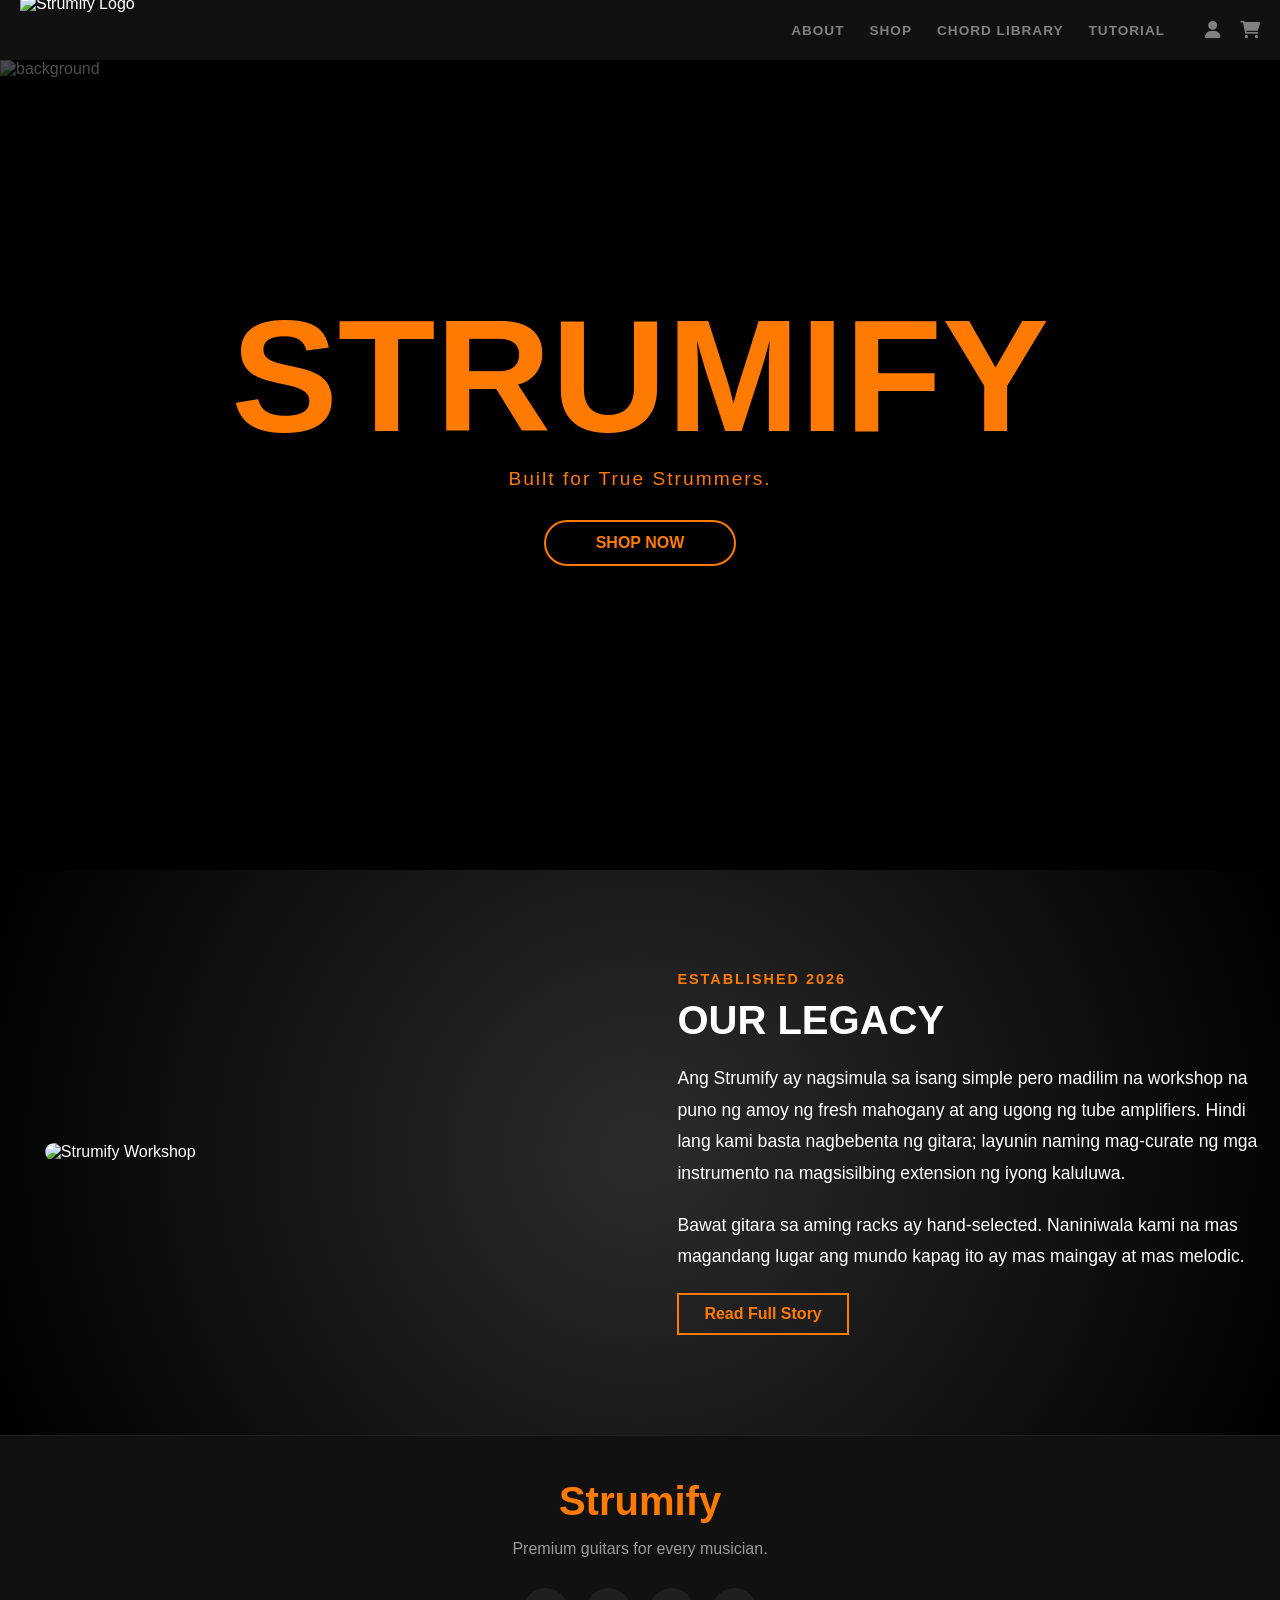
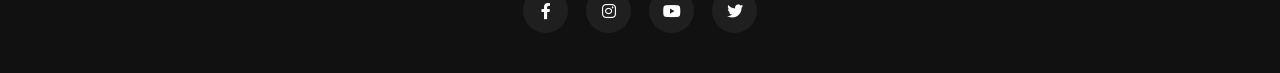
==== index.html @ eeea0493 "Add files via upload" ====
<!DOCTYPE html>
<html lang="en">
<head>
    <meta charset="UTF-8">
    <meta name="viewport" content="width=device-width, initial-scale=1.0">
    <title>Strumify</title>
    <link rel="stylesheet" href="home.css">
    <link rel="stylesheet" href="https://cdnjs.cloudflare.com/ajax/libs/font-awesome/6.0.0/css/all.min.css">
</head>
<body>
    <header>
        <div class="main-header">
            <img src="picturess/logo.png" alt="Strumify Logo" class="logo">        
            <div class="main-nav-wrapper">
                <nav class="main-nav">
                    <a href="about.html">About</a>
                    <a href="shop.html">Shop</a>
                    <a href="chordLibrary.html">Chord Library</a>
                    <a href="tutorial.html">Tutorial</a>
                </nav>

                <div class="icon-links">
                    <a href="#"><i class="fa fa-user"></i></a>
                    <a href="#"><i class="fa fa-shopping-cart"></i></a>
                </div>
            </div>
        </div>
    </header>

    <main>
        <div class="hero-image">
            <img src="picturess/bg.jpg" alt="background" class="background">
            <div class="hero-text">
                <h1>Strumify</h1>
                <p>Built for True Strummers.</p>
                <div class="hero-btn">
                    <a href="shop.html" class="shop-btn">SHOP NOW</a>
                </div>
            </div>
        </div>

    

    <!-- About the Shop Section -->
    <section class="shop-story-section">
        <div class="container story-wrapper">
            <div class="story-image">
                <img src="picturess/bg.jpg" alt="Strumify Workshop">
            </div>
            <div class="story-text">
                <span class="since-tag">ESTABLISHED 2026</span>
                <h2>OUR LEGACY</h2>
                <p>
                    Ang Strumify ay nagsimula sa isang simple pero madilim na workshop na puno ng amoy ng 
                    fresh mahogany at ang ugong ng tube amplifiers. Hindi lang kami basta nagbebenta 
                    ng gitara; layunin naming mag-curate ng mga instrumento na magsisilbing extension 
                    ng iyong kaluluwa.
                </p>
                <p>
                    Bawat gitara sa aming racks ay hand-selected. Naniniwala kami na mas magandang 
                    lugar ang mundo kapag ito ay mas maingay at mas melodic.
                </p>
                <a href="about.html" class="btn btn-outline-dark">Read Full Story</a>
            </div>
        </div>
    </section>

    

    </main>



        <!-- AUTH MODAL -->
    <div class="modal" id="loginModal">

        <div class="modal-box">

            <span class="close" id="closeModal">&times;</span>

            <!-- TABS -->
            <div class="tabs">
                <button class="tab active" id="loginTabBtn">LOG IN</button>
                <button class="tab" id="signupTabBtn">SIGN UP</button>
            </div>

            <!-- LOGIN -->
            <div class="form active" id="loginForm">
                <h2>WELCOME BACK</h2>

                <input type="email" id="loginEmail" placeholder="Email">
                <input type="password" id="loginPassword" placeholder="Password">

                <button class="main-btn" id="loginBtn">LOG IN</button>

                <p>No account yet? <span id="switchToSignup">Sign Up</span></p>
            </div>

            <!-- SIGN UP -->
            <div class="form" id="signupForm">
                <h2>CREATE ACCOUNT</h2>

                <input type="text" id="signupName" placeholder="Full Name">
                <input type="email" id="signupEmail" placeholder="Email">
                <input type="password" id="signupPassword" placeholder="Password">

                <button class="main-btn" id="signupBtn">SIGN UP</button>

                <p>Already have an account? <span id="switchToLogin">Log In</span></p>
            </div>

        </div>

    </div>




     <footer>
        <div class="footer-content">
            <h2>Strumify</h2>
            <p>Premium guitars for every musician.</p>
            <div class="footer-icons">
                <a href="#"><i class="fab fa-facebook-f"></i></a>
                <a href="#"><i class="fab fa-instagram"></i></a>
                <a href="#"><i class="fab fa-youtube"></i></a>
                <a href="#"><i class="fab fa-twitter"></i></a>
            </div>
        </div>
    </footer>

    <script src="home.js"></script>

</body>
</html>
---- home.css ----
body::-webkit-scrollbar {
    display: none;
}

body{
    margin: 0;
    font-family: 'Segoe UI', Arial, sans-serif;
    background-color: #000;
    color: #fff;
}

/* --- Header Layout --- */
.main-header {
    display: flex;
    justify-content: space-between; /* Logo on left, wrapper on right */
    align-items: center;
    padding: 0 20px; 
    background-color:  #111; 
    height: 60px; /* Fixed height stops it from getting too tall */
    box-shadow: 0 2px 10px rgba(0,0,0,0.1);
}


.logo {
    height: 70px; /* Adjusted size to look professional */
    width: auto;
    display: block;
    margin-left: 0;
    margin-right: auto;
    object-fit: contain;
}

/* This wrapper pulls the links and icons into one line */
.main-nav-wrapper {
    display: flex;
    align-items: center;
    gap: 40px; /* Space between the menu and the icons */
    margin-left: auto;
}

.main-nav {
    display: flex;
    gap: 25px; /* Space between individual text links */
}

.main-nav a {
    text-decoration: none;
    font-weight: bold;
    text-transform: uppercase;
    font-size: 0.85rem;
    letter-spacing: 1px;
    color: gray;
}

.icon-links {
    display: flex;
    gap: 20px; /* Space between search, user, cart icons */
}

.icon-links a {
    color: gray;
    font-size: 1.1rem;
    text-decoration: none;
    transition: 0.3s;
}

.icon-links a:hover {
    opacity: 0.6;
}

footer{
    background:#111;
    border-top:1px solid rgba(255,255,255,0.06);
}

.footer-content{
    text-align:center;
    padding:10px 20px 40px;
}

.footer-content h2{
    font-size:40px;
    margin-bottom:15px;
    color: #ff7a00;
}

.footer-content p{
    color:#999;
    margin-bottom:30px;
}

.footer-icons{
    display:flex;
    justify-content:center;
    gap:18px;
}

.footer-icons a{
    width:45px;
    height:45px;
    background:#1f1f1f;
    color:white;
    display:flex;
    justify-content:center;
    align-items:center;
    border-radius:50%;
    text-decoration:none;
    transition:0.3s;
}

.footer-icons a:hover{
    background:#ff7a00;
}





.hero-image {
    position: relative;
    width: 100%;
    height: 90vh; /* Slightly taller for a better look */
    background-color: #000;
}

.background {
    width: 100%;
    height: 100%;
    object-fit: cover;
    opacity: 0.3    ; 
}

.hero-text {
    position: absolute;
    top: 45%;
    left: 50%;
    transform: translate(-50%, -50%);
    text-align: center;
    width: 100%;
    color: #ff7a00;
    /*text-shadow: 0 0 20px rgba(204, 153, 0, 0.5);*/
}

.hero-text h1 {
    font-size: 10rem; /* Bold, clear title */
    margin: 0;
    font-weight: 800;
    text-transform: uppercase;
}

.hero-text p {
    font-size: 1.2rem;
    margin: 0;
    letter-spacing: 2px;
}

.hero-btn .shop-btn{
    padding: 12px 50px;
    display: inline-block;

    background-color: transparent;
    color: #ff7a00;
    border: 2px solid #ff7a00;
    font-size: 1rem;
    font-weight: bold;
    cursor: pointer;
    margin-top: 30px;
    transition: 0.3s ease;
    text-transform: uppercase;
    border-radius: 60px;
    text-decoration: none;
}

.hero-btn .shop-btn:hover {
    background-color: #ff7a00;
    color: #fff;
}




.shop-story-section {
    padding: 100px 0;
    background: radial-gradient(circle, #2c2c2c 0%, #000000 100%);
    color: #fff;
}

.story-wrapper {
    display: flex;
    align-items: center;
    gap: 50px;
    padding: 0 20px;
    flex-wrap: wrap; /* Para responsive sa mobile */
}

.story-image {
    flex: 1;
    min-width: 300px;
    margin-left: 2%;
}

.story-image img {
    width: 100%;
    border-radius: 15px;
    display: block;
}

.story-text {
    flex: 1;
    min-width: 300px;
}

.since-tag {
    color: #ff7a00;
    font-weight: bold;
    letter-spacing: 2px;
    font-size: 0.9rem;
}

.story-text h2 {
    font-size: 2.5rem;
    margin: 10px 0 20px;
    font-weight: 800;
}

.story-text p {
    font-size: 1.1rem;
    line-height: 1.8;
    margin-bottom: 20px;
    color: #fff;
}

.btn-outline-dark {
    border: 2px solid #ff7a00;
    color: #ff7a00;
    padding: 10px 25px;
    text-decoration: none; /* Walang underline */
    font-weight: bold;
    transition: 0.3s;
    display: inline-block;
}

.btn-outline-dark:hover {
    background: #ff7a00;
    color: #fff;
    text-decoration: none; /* Siguradong walang underline kahit i-hover */
}




.modal{
    display:none;
    position:fixed;
    top:0;
    left:0;
    width:100%;
    height:100%;
    background:rgba(0,0,0,0.7);
    justify-content:center;
    align-items:center;
    z-index:9999;
}

.modal-box{
    width:420px;
    background:#1c1c1c;
    border-radius:15px;
    padding:25px;
    position:relative;
    color:white;
    animation:pop 0.3s ease;
}

@keyframes pop{
    from{transform:scale(0.8); opacity:0;}
    to{transform:scale(1); opacity:1;}
}

/* CLOSE */
.close{
    position:absolute;
    right:15px;
    top:10px;
    font-size:24px;
    cursor:pointer;
    color:#aaa;
}

.close:hover{
    color:white;
}

/* TABS */
.tabs{
    display:flex;
    justify-content:space-between;
    margin-bottom:20px;
    border-bottom:2px solid #333;
}

.tab{
    flex:1;
    background:none;
    border:none;
    color:#aaa;
    padding:10px;
    cursor:pointer;
    font-weight:bold;
}

.tab.active{
    color:#ff7a00;
    border-bottom:2px solid #ff7a00;
}

/* FORMS */
.form{
    display:none;
    flex-direction:column;
}

.form.active{
    display:flex;
}

.form h2{
    margin-bottom:15px;
}

.form input{
    padding:10px;
    margin:8px 0;
    border:none;
    border-radius:6px;
    background:#2b2b2b;
    color:white;
    outline:none;
}

/* BUTTON */
.main-btn{
    margin-top:10px;
    padding:10px;
    background:#ff7a00;
    border:none;
    color:white;
    border-radius:6px;
    cursor:pointer;
}

.main-btn:hover{
    background:#ff9a33;
}

.form p{
    margin-top:10px;
    font-size:14px;
    color:#aaa;
}

.form span{
    color:#ff7a00;
    cursor:pointer;
}
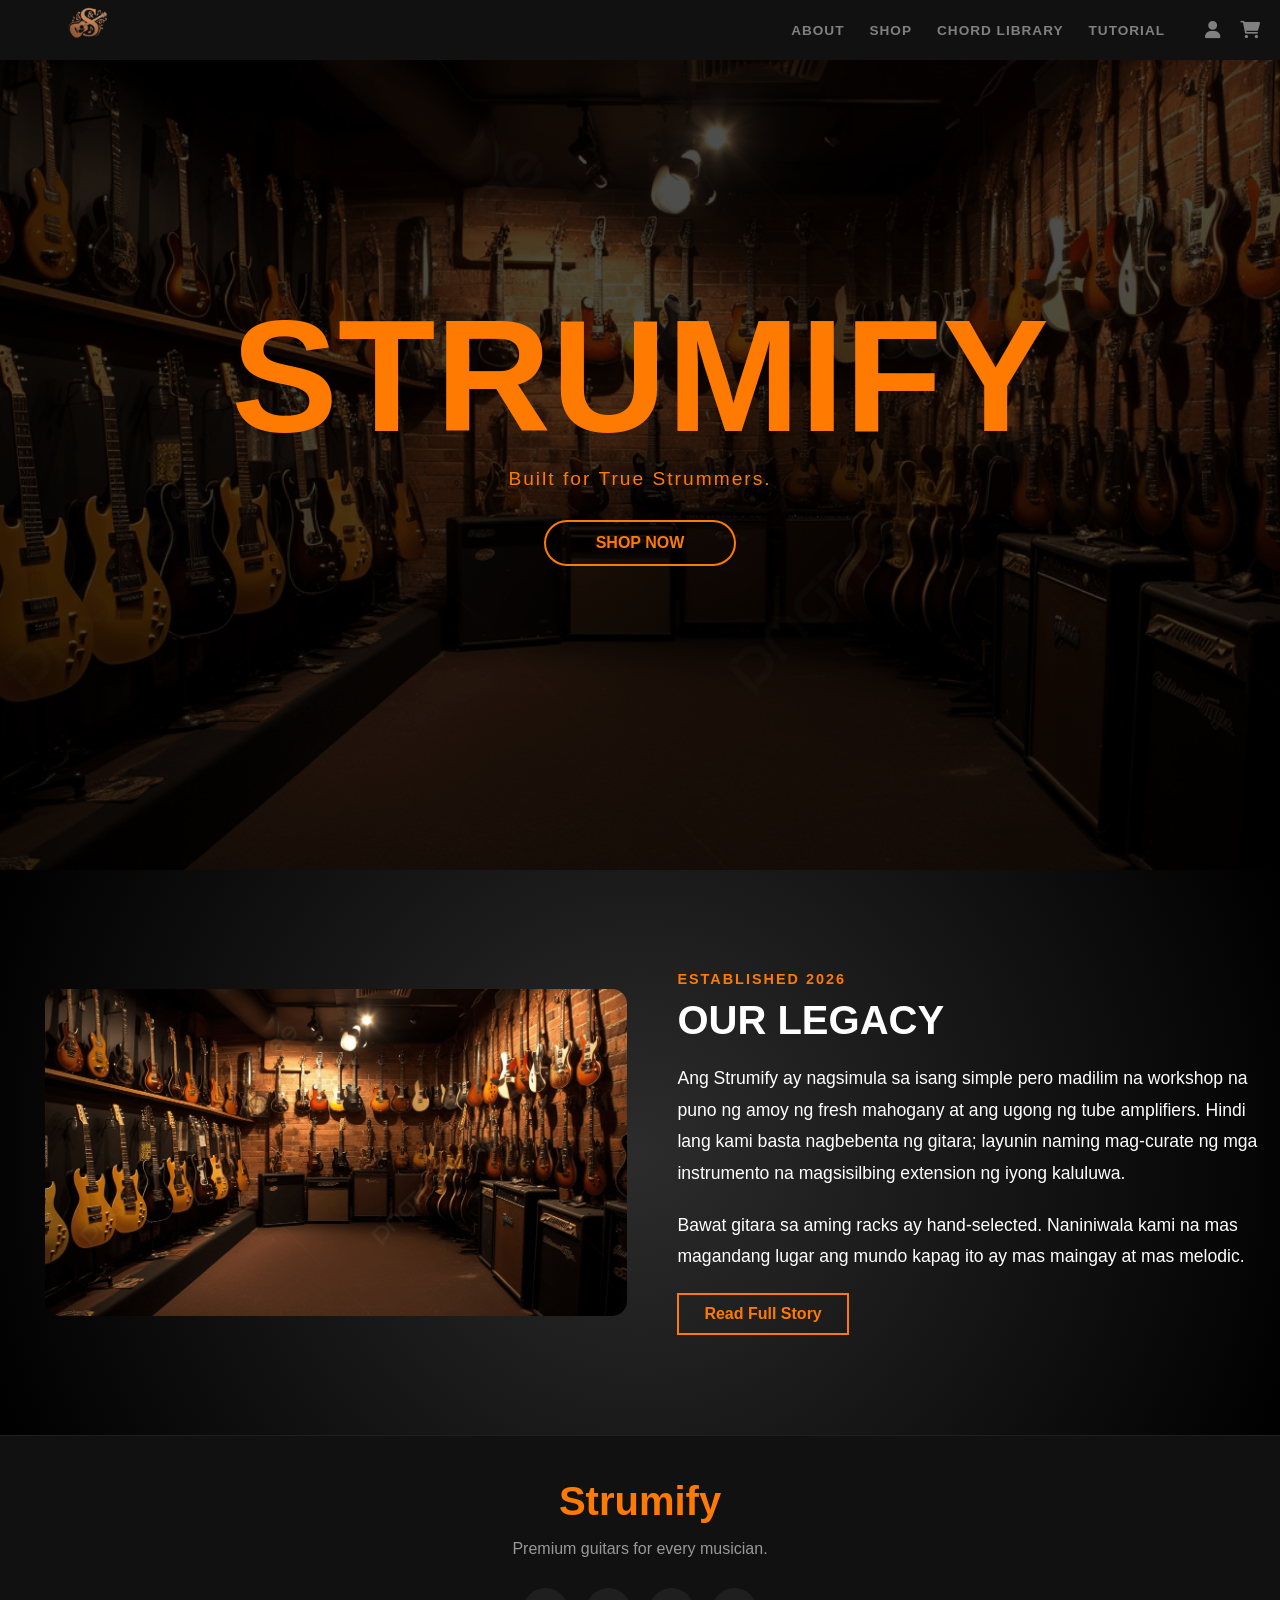
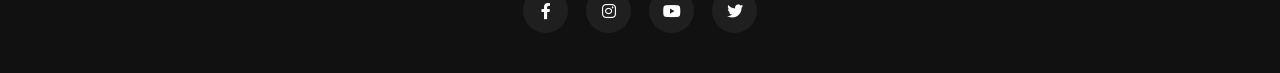
==== commit 0ed41f2c: "Update index.html" ====
--- a/index.html
+++ b/index.html
@@ -10,7 +10,7 @@
 <body>
     <header>
         <div class="main-header">
-            <img src="picturess/logo.png" alt="Strumify Logo" class="logo">        
+            <img src="logo.png" alt="Strumify Logo" class="logo">        
             <div class="main-nav-wrapper">
                 <nav class="main-nav">
                     <a href="about.html">About</a>
@@ -29,7 +29,7 @@
 
     <main>
         <div class="hero-image">
-            <img src="picturess/bg.jpg" alt="background" class="background">
+            <img src="bg.jpg" alt="background" class="background">
             <div class="hero-text">
                 <h1>Strumify</h1>
                 <p>Built for True Strummers.</p>
@@ -45,7 +45,7 @@
     <section class="shop-story-section">
         <div class="container story-wrapper">
             <div class="story-image">
-                <img src="picturess/bg.jpg" alt="Strumify Workshop">
+                <img src="bg.jpg" alt="Strumify Workshop">
             </div>
             <div class="story-text">
                 <span class="since-tag">ESTABLISHED 2026</span>
